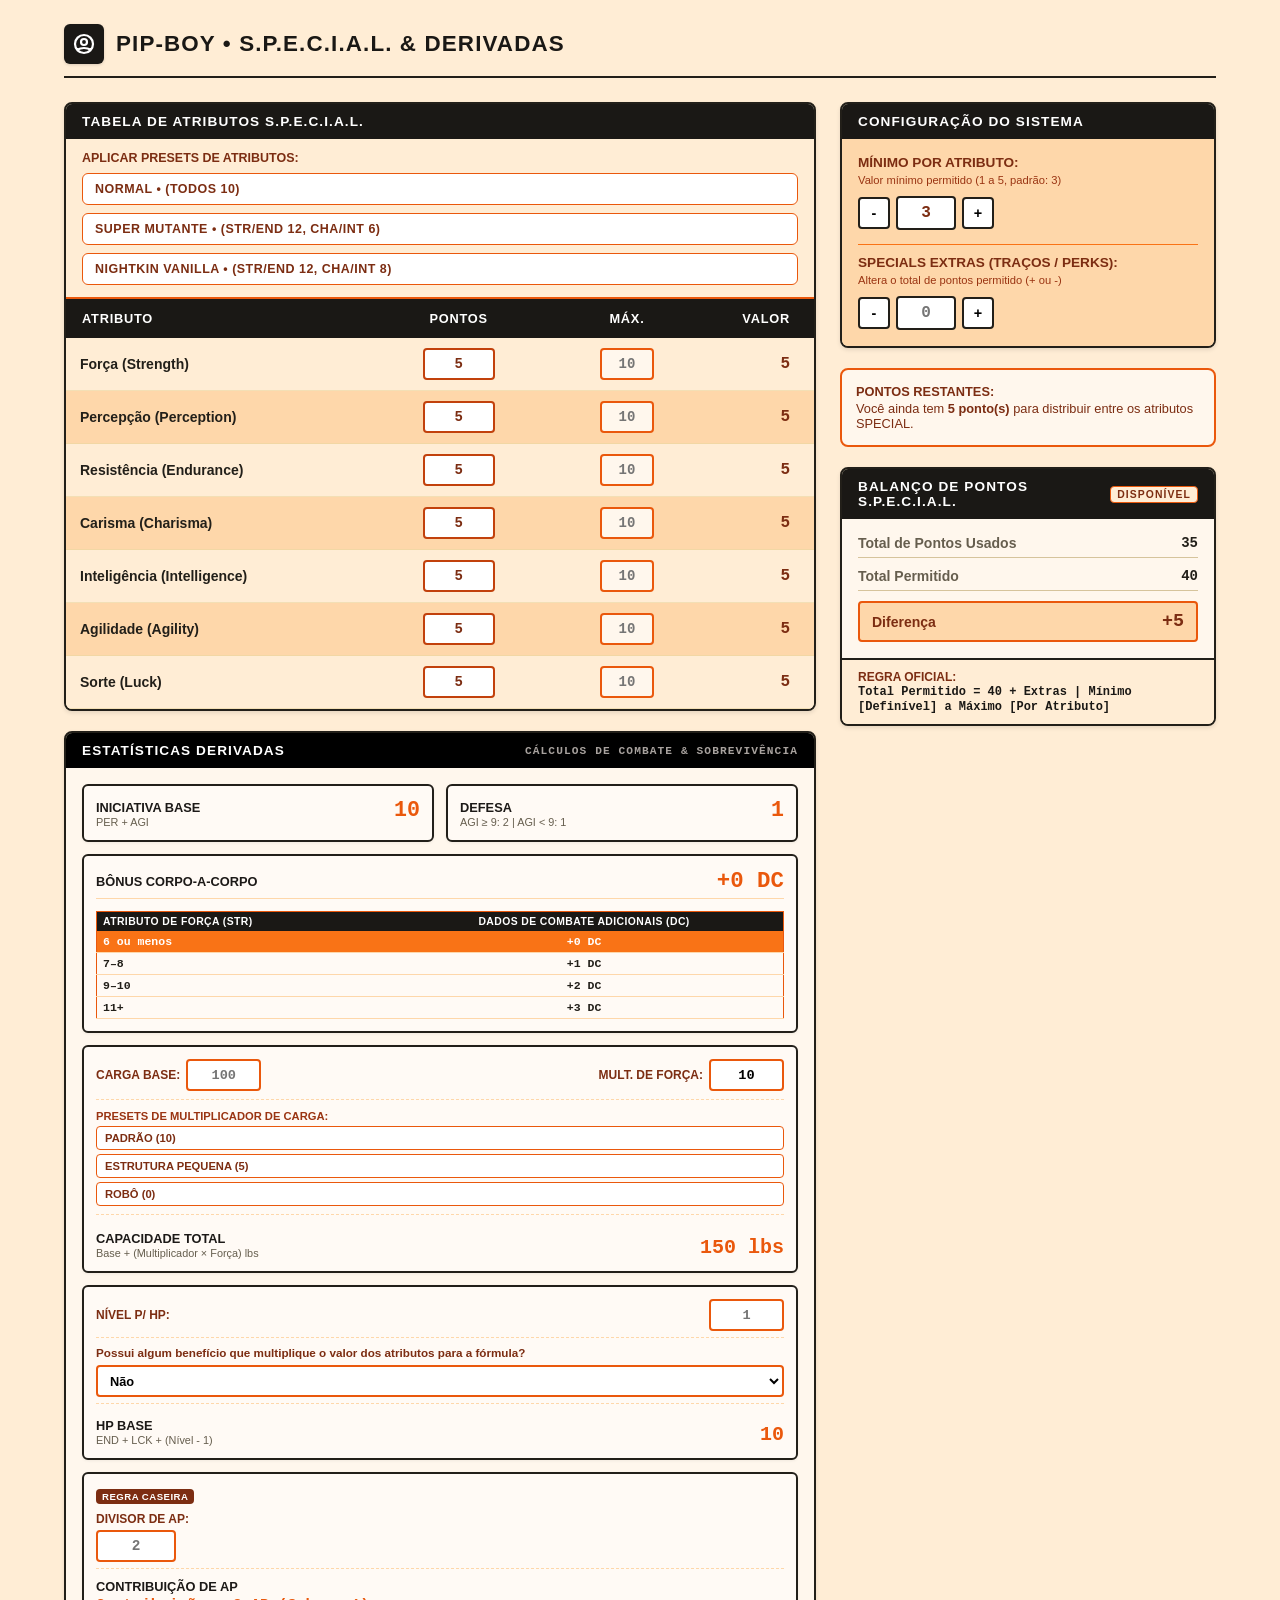
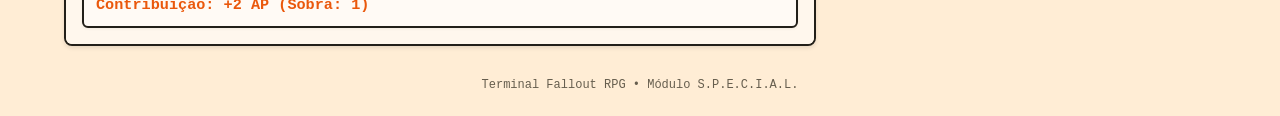
==== calculadoraDeSpecial.html @ 17ea18a3 "Add files via upload" ====
<!DOCTYPE html>
<html lang="pt-BR">
<head>
  <meta charset="UTF-8">
  <meta name="viewport" content="width=device-width, initial-scale=1.0">
  <title>Calculadora S.P.E.C.I.A.L. - Pip-Boy</title>

  <style>
    /* =======================================================
       1. VARIÁVEIS & RESET CSS
       ======================================================= */
    :root {
      --vault-bg: #ffedd5;
      --vault-paper: #faeed2;
      --vault-header: #1a1815;
      --vault-border: #d6c49c;
      --vault-text: #221f19;
      --vault-dim: #665e4e;

      --font-display: 'Segoe UI', -apple-system, BlinkMacSystemFont, 'Arial', sans-serif;
      --font-sans: -apple-system, BlinkMacSystemFont, 'Segoe UI', Roboto, Helvetica, Arial, sans-serif;
      --font-mono: 'Consolas', 'Courier New', 'Lucida Console', monospace;
    }

    * {
      box-sizing: border-box;
      margin: 0;
      padding: 0;
    }

    body {
      background-color: var(--vault-bg);
      color: var(--vault-text);
      font-family: var(--font-sans);
      min-height: 100vh;
      padding: 16px;
      display: flex;
      flex-direction: column;
      justify-content: space-between;
    }

    @media (min-width: 640px) {
      body { padding: 24px; }
    }

    .app-container {
      max-width: 1152px;
      width: 100%;
      margin: 0 auto;
    }

    input[type=number]::-webkit-inner-spin-button, 
    input[type=number]::-webkit-outer-spin-button { 
      -webkit-appearance: none; 
      margin: 0; 
    }
    input[type=number] {
      -moz-appearance: textfield;
      font-family: var(--font-mono);
      font-weight: 700;
    }

    .hidden {
      display: none !important;
    }

    .custom-scrollbar::-webkit-scrollbar {
      width: 7px;
      height: 7px;
    }
    .custom-scrollbar::-webkit-scrollbar-track {
      background: #ebdcb9;
    }
    .custom-scrollbar::-webkit-scrollbar-thumb {
      background: #c8b485;
      border-radius: 4px;
    }

    /* =======================================================
       2. CABEÇALHO
       ======================================================= */
    header {
      margin-bottom: 24px;
    }

    .header-top {
      display: flex;
      flex-direction: row;
      align-items: center;
      justify-content: space-between;
      border-bottom: 2px solid var(--vault-text);
      padding-bottom: 12px;
    }

    .header-brand {
      display: flex;
      align-items: center;
      gap: 12px;
    }

    .header-icon {
      display: inline-flex;
      align-items: center;
      justify-content: center;
      width: 40px;
      height: 40px;
      background-color: var(--vault-header);
      color: #ffffff;
      border-radius: 6px;
      box-shadow: 0 1px 3px rgba(0,0,0,0.15);
    }

    .header-title {
      font-family: var(--font-display);
      font-size: 1.4rem;
      letter-spacing: 0.05em;
      text-transform: uppercase;
      color: var(--vault-header);
    }

    /* =======================================================
       3. SPECIAL & ESTATÍSTICAS DERIVADAS
       ======================================================= */
    .skills-grid {
      display: grid;
      grid-template-columns: 1fr;
      gap: 24px;
      align-items: start;
    }

    @media (min-width: 1024px) {
      .skills-grid {
        grid-template-columns: 2fr 1fr;
      }
    }

    .card {
      border: 2px solid var(--vault-text);
      border-radius: 8px;
      background-color: var(--vault-paper);
      overflow: hidden;
      box-shadow: 0 2px 4px rgba(0,0,0,0.1);
    }

    .card-header {
      background-color: var(--vault-header);
      color: #ffffff;
      padding: 10px 16px;
      font-family: var(--font-display);
      text-transform: uppercase;
      letter-spacing: 0.08em;
      font-size: 0.85rem;
      font-weight: 600;
      display: flex;
      justify-content: space-between;
      align-items: center;
    }

    .row-orange-odd { background-color: #ffedd5; }
    .row-orange-even { background-color: #fed7aa; }
    .row-orange-odd:hover, .row-orange-even:hover { filter: brightness(0.97); }

    .preset-selector-vertical {
      padding: 12px 16px;
      background-color: #ffedd5;
      border-bottom: 2px solid #ea580c;
      display: flex;
      flex-direction: column;
      gap: 8px;
    }

    .btn-preset-action {
      padding: 8px 12px;
      font-family: var(--font-display);
      font-size: 0.78rem;
      font-weight: 700;
      text-transform: uppercase;
      letter-spacing: 0.04em;
      color: #7c2d12;
      background-color: #ffffff;
      border: 1.5px solid #ea580c;
      border-radius: 6px;
      cursor: pointer;
      text-align: left;
      transition: background-color 0.15s, transform 0.05s;
    }
    .btn-preset-action:hover {
      background-color: #fed7aa;
    }
    .btn-preset-action:active {
      transform: scale(0.98);
      background-color: #ea580c;
      color: #ffffff;
    }

    .skills-table {
      width: 100%;
      border-collapse: collapse;
      text-align: left;
    }

    .skills-table th {
      background-color: var(--vault-header);
      color: #ffffff;
      font-family: var(--font-display);
      text-transform: uppercase;
      font-size: 0.8rem;
      font-weight: 600;
      letter-spacing: 0.06em;
      padding: 12px 16px;
    }

    .skills-table td {
      padding: 10px 14px;
      border-bottom: 1px solid rgba(235, 215, 160, 0.6);
      font-size: 0.875rem;
    }

    .input-skill-points {
      width: 72px;
      text-align: center;
      padding: 6px 8px;
      border: 2px solid var(--vault-text);
      border-radius: 4px;
      background: #ffffff;
      font-size: 0.875rem;
    }

    .derived-grid {
      display: grid;
      grid-template-columns: 1fr;
      gap: 12px;
    }

    @media (min-width: 640px) {
      .derived-grid {
        grid-template-columns: repeat(2, 1fr);
      }
    }

    .derived-item {
      display: flex;
      flex-direction: column;
      justify-content: space-between;
      padding: 12px;
      background: #fffaf5;
      border: 2px solid var(--vault-text);
      border-radius: 6px;
      gap: 6px;
      box-shadow: 0 1px 3px rgba(0,0,0,0.06);
    }

    .badge-homebrew {
      display: inline-block;
      font-family: var(--font-display);
      text-transform: uppercase;
      font-size: 0.6rem;
      font-weight: 800;
      letter-spacing: 0.05em;
      padding: 2px 6px;
      border-radius: 4px;
      background-color: #7c2d12;
      color: #ffffff;
    }

    .melee-table {
      width: 100%;
      border-collapse: collapse;
      font-family: var(--font-sans);
      font-size: 0.72rem;
      border: 1px solid #ea580c;
      margin-top: 6px;
      background-color: #fffaf5;
    }

    .melee-table th {
      background-color: #1a1815;
      color: #ffffff;
      font-family: var(--font-display);
      text-transform: uppercase;
      padding: 4px 6px;
      font-size: 0.65rem;
      letter-spacing: 0.04em;
    }

    .melee-table td {
      padding: 4px 6px;
      border-bottom: 1px solid #fed7aa;
      font-family: var(--font-mono);
      font-weight: 700;
    }

    .melee-row-active {
      background-color: #f97316 !important;
      color: #ffffff !important;
    }

    .btn-derived-action {
      padding: 5px 8px;
      font-family: var(--font-display);
      font-size: 0.7rem;
      font-weight: 700;
      text-transform: uppercase;
      color: #7c2d12;
      background: #ffffff;
      border: 1px solid #ea580c;
      border-radius: 4px;
      cursor: pointer;
      text-align: left;
      transition: background-color 0.15s, transform 0.05s;
    }
    .btn-derived-action:hover {
      background-color: #fed7aa;
    }
    .btn-derived-action:active {
      transform: scale(0.98);
      background-color: #ea580c;
      color: #ffffff;
    }

    .btn-step {
      width: 36px;
      height: 36px;
      border: 2px solid var(--vault-text);
      border-radius: 4px;
      background: #ffffff;
      font-size: 1.1rem;
      font-weight: 700;
      cursor: pointer;
      display: flex;
      align-items: center;
      justify-content: center;
    }

    .btn-step:hover { background-color: #fee2e2; }
    .btn-step:active { transform: scale(0.95); }

    .input-num-styled {
      width: 100px;
      text-align: center;
      padding: 6px 10px;
      border: 2px solid var(--vault-text);
      border-radius: 4px;
      background: #ffffff;
      font-size: 1rem;
      font-weight: 700;
    }

    .status-alert {
      padding: 14px;
      border-radius: 8px;
      font-size: 0.8rem;
      font-weight: 500;
      border: 2px solid;
      display: flex;
      align-items: flex-start;
      gap: 12px;
    }

    footer {
      margin-top: 32px;
      text-align: center;
      font-size: 0.75rem;
      color: var(--vault-dim);
      font-family: var(--font-mono);
    }
  </style>
</head>

<body>
  <div class="app-container">

    <!-- Header -->
    <header>
      <div class="header-top">
        <div class="header-brand">
          <span class="header-icon">
            <svg width="24" height="24" fill="none" stroke="currentColor" viewBox="0 0 24 24">
              <path stroke-linecap="round" stroke-linejoin="round" stroke-width="2.2" d="M5.121 17.804A13.937 13.937 0 0112 16c2.5 0 4.847.655 6.879 1.804M15 10a3 3 0 11-6 0 3 3 0 016 0zm6 2a9 9 0 11-18 0 9 9 0 0118 0z"></path>
            </svg>
          </span>
          <h1 class="header-title">Pip-Boy &bull; S.P.E.C.I.A.L. &amp; Derivadas</h1>
        </div>
      </div>
    </header>

    <!-- Conteúdo da Calculadora SPECIAL -->
    <main>
      <div class="skills-grid">
        
        <!-- Coluna Esquerda: Tabela de Atributos + Estatísticas Derivadas -->
        <div style="display: flex; flex-direction: column; gap: 20px;">
          <div class="card">
            <div class="card-header" style="background-color: #1a1815;">
              <span>Tabela de Atributos S.P.E.C.I.A.L.</span>
            </div>
            
            <div class="preset-selector-vertical">
              <span style="font-size: 0.78rem; font-weight: 800; color: #7c2d12; text-transform: uppercase;">
                Aplicar Presets de Atributos:
              </span>
              <button type="button" class="btn-preset-action" data-preset="normal">
                Normal &bull; (Todos 10)
              </button>
              <button type="button" class="btn-preset-action" data-preset="supermutant">
                Super Mutante &bull; (STR/END 12, CHA/INT 6)
              </button>
              <button type="button" class="btn-preset-action" data-preset="nightkin">
                Nightkin Vanilla &bull; (STR/END 12, CHA/INT 8)
              </button>
            </div>

            <div class="custom-scrollbar" style="overflow-x: auto;">
              <table class="skills-table">
                <thead>
                  <tr>
                    <th style="width: 40%;">Atributo</th>
                    <th style="width: 25%; text-align: center;">Pontos</th>
                    <th style="width: 20%; text-align: center;">Máx.</th>
                    <th style="width: 15%; text-align: right; padding-right: 24px;">Valor</th>
                  </tr>
                </thead>
                <tbody id="special-tbody"></tbody>
              </table>
            </div>
          </div>

          <!-- Estatísticas Derivadas -->
          <div class="card">
            <div class="card-header" style="background-color: #000000; color: #ffffff;">
              <span>Estatísticas Derivadas</span>
              <span style="font-size: 0.7rem; font-family: var(--font-mono); color: #a8a29e;">Cálculos de Combate &amp; Sobrevivência</span>
            </div>
            
            <div style="padding: 16px; background-color: #fff7ed;">
              <div class="derived-grid">
                
                <div class="derived-item">
                  <div style="display: flex; justify-content: space-between; align-items: flex-start;">
                    <div>
                      <strong style="font-size: 0.8rem; color: #1c1917; text-transform: uppercase;">Iniciativa Base</strong>
                      <span style="font-size: 0.68rem; color: var(--vault-dim); display: block;">PER + AGI</span>
                    </div>
                    <span id="res-derived-initiative" style="font-family: var(--font-mono); font-size: 1.35rem; font-weight: 900; color: #ea580c;">0</span>
                  </div>
                </div>

                <div class="derived-item">
                  <div style="display: flex; justify-content: space-between; align-items: flex-start;">
                    <div>
                      <strong style="font-size: 0.8rem; color: #1c1917; text-transform: uppercase;">Defesa</strong>
                      <span style="font-size: 0.68rem; color: var(--vault-dim); display: block;">AGI &ge; 9: 2 | AGI &lt; 9: 1</span>
                    </div>
                    <span id="res-derived-defense" style="font-family: var(--font-mono); font-size: 1.35rem; font-weight: 900; color: #ea580c;">1</span>
                  </div>
                </div>

                <div class="derived-item" style="grid-column: 1 / -1;">
                  <div style="display: flex; justify-content: space-between; align-items: center; border-bottom: 1px solid #fed7aa; padding-bottom: 4px;">
                    <div>
                      <strong style="font-size: 0.8rem; color: #1c1917; text-transform: uppercase;">Bônus Corpo-a-Corpo</strong>
                    </div>
                    <span id="res-derived-melee" style="font-family: var(--font-mono); font-size: 1.4rem; font-weight: 900; color: #ea580c;">+0 DC</span>
                  </div>

                  <table class="melee-table">
                    <thead>
                      <tr>
                        <th style="text-align: left;">Atributo de Força (STR)</th>
                        <th style="text-align: center;">Dados de Combate Adicionais (DC)</th>
                      </tr>
                    </thead>
                    <tbody>
                      <tr id="melee-tier-0">
                        <td>6 ou menos</td>
                        <td style="text-align: center;">+0 DC</td>
                      </tr>
                      <tr id="melee-tier-1">
                        <td>7–8</td>
                        <td style="text-align: center;">+1 DC</td>
                      </tr>
                      <tr id="melee-tier-2">
                        <td>9–10</td>
                        <td style="text-align: center;">+2 DC</td>
                      </tr>
                      <tr id="melee-tier-3">
                        <td>11+</td>
                        <td style="text-align: center;">+3 DC</td>
                      </tr>
                    </tbody>
                  </table>
                </div>

                <!-- Capacidade de Carga com Fórmula Dinâmica: Base + (Mult * STR) -->
                <div class="derived-item" style="grid-column: 1 / -1; gap: 10px;">
                  <div style="display: flex; flex-wrap: wrap; justify-content: space-between; align-items: center; gap: 10px; border-bottom: 1px dashed #fed7aa; padding-bottom: 8px;">
                    <div style="display: flex; align-items: center; gap: 6px;">
                      <span style="font-size: 0.75rem; font-weight: 700; color: #7c2d12; text-transform: uppercase;">Carga Base:</span>
                      <input type="number" id="input-derived-base-carry" value="" min="1" max="9999" step="1" placeholder="100" class="input-num-styled" style="width: 75px; height: 32px; font-size: 0.85rem; border-color: #ea580c;">
                    </div>
                    <div style="display: flex; align-items: center; gap: 6px;">
                      <span style="font-size: 0.75rem; font-weight: 700; color: #7c2d12; text-transform: uppercase;">Mult. de Força:</span>
                      <input type="number" id="input-derived-weight-mult" value="10" min="0" max="9999" step="1" class="input-num-styled" style="width: 75px; height: 32px; font-size: 0.85rem; border-color: #ea580c;">
                    </div>
                  </div>

                  <div style="display: flex; flex-direction: column; gap: 4px; border-bottom: 1px dashed #fed7aa; padding-bottom: 8px;">
                    <span style="font-size: 0.7rem; font-weight: 800; color: #9a3412; text-transform: uppercase;">
                      Presets de Multiplicador de Carga:
                    </span>
                    <div style="display: flex; flex-direction: column; gap: 4px;">
                      <button type="button" class="btn-derived-action" data-carry-mult="10">Padrão (10)</button>
                      <button type="button" class="btn-derived-action" data-carry-mult="5">Estrutura Pequena (5)</button>
                      <button type="button" class="btn-derived-action" data-carry-mult="0">Robô (0)</button>
                    </div>
                  </div>

                  <div style="display: flex; justify-content: space-between; align-items: flex-end; padding-top: 4px;">
                    <div>
                      <strong style="font-size: 0.8rem; color: #1c1917; text-transform: uppercase;">Capacidade Total</strong>
                      <span style="font-size: 0.68rem; color: var(--vault-dim); display: block;">Base + (Multiplicador &times; Força) lbs</span>
                    </div>
                    <span id="res-derived-carry" style="font-family: var(--font-mono); font-size: 1.25rem; font-weight: 900; color: #ea580c;">150 lbs</span>
                  </div>
                </div>

                <!-- Sub-tabela de HP com Multiplicadores Condicionais -->
                <div class="derived-item" style="grid-column: 1 / -1; gap: 8px;">
                  <div style="display: flex; justify-content: space-between; align-items: center; border-bottom: 1px dashed #fed7aa; padding-bottom: 6px;">
                    <span style="font-size: 0.75rem; font-weight: 700; color: #7c2d12; text-transform: uppercase;">Nível p/ HP:</span>
                    <input type="number" id="input-derived-hp-level" value="" min="1" max="9999" step="1" placeholder="1" class="input-num-styled" style="width: 75px; height: 32px; font-size: 0.85rem; border-color: #ea580c;">
                  </div>

                  <div style="display: flex; flex-direction: column; gap: 6px; border-bottom: 1px dashed #fed7aa; padding-bottom: 6px;">
                    <label for="select-hp-multiplier-mode" style="font-size: 0.73rem; font-weight: 700; color: #7c2d12;">
                      Possui algum benefício que multiplique o valor dos atributos para a fórmula?
                    </label>
                    <select id="select-hp-multiplier-mode" class="input-num-styled" style="width: 100%; text-align: left; height: 32px; font-size: 0.8rem; border-color: #ea580c; font-family: var(--font-sans); cursor: pointer; padding: 4px 8px;">
                      <option value="none" selected>Não</option>
                      <option value="end">Apenas END</option>
                      <option value="lck">Apenas LCK</option>
                      <option value="both">Ambos</option>
                    </select>

                    <div id="box-hp-mult-end" class="hidden" style="display: flex; justify-content: space-between; align-items: center; padding-top: 4px;">
                      <label for="input-hp-mult-end" style="font-size: 0.73rem; font-weight: 700; color: #7c2d12; text-transform: uppercase;">
                        Multiplicador de END:
                      </label>
                      <input type="number" id="input-hp-mult-end" value="1" min="1" max="99" step="1" class="input-num-styled" style="width: 75px; height: 30px; font-size: 0.85rem; border-color: #ea580c;">
                    </div>

                    <div id="box-hp-mult-lck" class="hidden" style="display: flex; justify-content: space-between; align-items: center; padding-top: 4px;">
                      <label for="input-hp-mult-lck" style="font-size: 0.73rem; font-weight: 700; color: #7c2d12; text-transform: uppercase;">
                        Multiplicador de LCK:
                      </label>
                      <input type="number" id="input-hp-mult-lck" value="1" min="1" max="99" step="1" class="input-num-styled" style="width: 75px; height: 30px; font-size: 0.85rem; border-color: #ea580c;">
                    </div>
                  </div>

                  <div style="display: flex; justify-content: space-between; align-items: flex-end; padding-top: 4px;">
                    <div>
                      <strong style="font-size: 0.8rem; color: #1c1917; text-transform: uppercase;">HP Base</strong>
                      <span id="label-hp-formula-display" style="font-size: 0.68rem; color: var(--vault-dim); display: block;">END + LCK + (Nível - 1)</span>
                    </div>
                    <span id="res-derived-hp" style="font-family: var(--font-mono); font-size: 1.25rem; font-weight: 900; color: #ea580c;">10</span>
                  </div>
                </div>

                <!-- Contribuição de AP -->
                <div class="derived-item" style="grid-column: 1 / -1; gap: 8px;">
                  <div>
                    <span class="badge-homebrew">Regra Caseira</span>
                  </div>
                  <div style="display: flex; flex-direction: column; gap: 4px; border-bottom: 1px dashed #fed7aa; padding-bottom: 6px;">
                    <span style="font-size: 0.75rem; font-weight: 700; color: #7c2d12; text-transform: uppercase;">
                      Divisor de AP:
                    </span>
                    <input type="number" id="input-derived-ap-divisor" value="" min="1" max="100" step="1" placeholder="2" class="input-num-styled" style="width: 80px; height: 32px; padding: 4px 8px; font-size: 0.9rem; border-color: #ea580c;">
                  </div>
                  <div style="padding-top: 2px;">
                    <strong style="font-size: 0.8rem; color: #1c1917; text-transform: uppercase; display: block;">Contribuição de AP</strong>
                    <div id="res-derived-ap-text" style="font-family: var(--font-mono); font-size: 0.95rem; font-weight: 900; color: #ea580c; margin-top: 2px;">
                      Contribuição: +2 AP (Sobra: 1)
                    </div>
                  </div>
                </div>

              </div>
            </div>
          </div>
        </div>

        <!-- Coluna Direita: Configuração do Sistema e Balanço de Pontos -->
        <div style="display: flex; flex-direction: column; gap: 20px;">
          
          <div class="card">
            <div class="card-header" style="background-color: #1a1815;">
              <span>Configuração do Sistema</span>
            </div>
            <div style="padding: 16px; background-color: #fed7aa; display: flex; flex-direction: column; gap: 14px;">
              
              <div style="display: flex; justify-content: space-between; align-items: center; flex-wrap: wrap; gap: 8px;">
                <div>
                  <label for="input-special-min" style="font-size: 0.85rem; font-weight: 700; color: #7c2d12; text-transform: uppercase; display: block;">
                    Mínimo por Atributo:
                  </label>
                  <span style="font-size: 0.7rem; color: #9a3412;">Valor mínimo permitido (1 a 5, padrão: 3)</span>
                </div>
                <div style="display: flex; gap: 6px; align-items: center;">
                  <button id="btn-dec-special-min" type="button" class="btn-step" style="width:32px; height:32px; font-size:0.9rem;">-</button>
                  <input type="number" id="input-special-min" value="3" min="1" max="5" step="1" placeholder="3" class="input-num-styled" style="width: 60px; color:#7c2d12;">
                  <button id="btn-inc-special-min" type="button" class="btn-step" style="width:32px; height:32px; font-size:0.9rem;">+</button>
                </div>
              </div>

              <div style="display: flex; justify-content: space-between; align-items: center; flex-wrap: wrap; gap: 8px; border-top: 1px solid #f97316; padding-top: 10px;">
                <div>
                  <label for="input-special-extra" style="font-size: 0.85rem; font-weight: 700; color: #7c2d12; text-transform: uppercase; display: block;">
                    SPECIALs Extras (Traços / Perks):
                  </label>
                  <span style="font-size: 0.7rem; color: #9a3412;">Altera o total de pontos permitido (+ ou -)</span>
                </div>
                <div style="display: flex; gap: 6px; align-items: center;">
                  <button id="btn-dec-special-extra" type="button" class="btn-step" style="width:32px; height:32px; font-size:0.9rem;">-</button>
                  <input type="number" id="input-special-extra" value="" step="1" placeholder="0" class="input-num-styled" style="width: 60px; color:#7c2d12;">
                  <button id="btn-inc-special-extra" type="button" class="btn-step" style="width:32px; height:32px; font-size:0.9rem;">+</button>
                </div>
              </div>

            </div>
          </div>

          <div id="status-message-special" class="status-alert"></div>

          <div class="card">
            <div class="card-header">
              <span>Balanço de Pontos S.P.E.C.I.A.L.</span>
              <span id="status-pill-special" style="font-size: 0.65rem; padding: 2px 6px; border-radius: 4px; border: 1px solid;">Calculando...</span>
            </div>
            <div style="padding: 16px; background-color: #fff7ed; display: flex; flex-direction: column; gap: 10px; font-family: var(--font-mono); font-size: 0.875rem;">
              <div style="display: flex; justify-content: space-between; border-bottom: 1px solid var(--vault-border); padding-bottom: 6px;">
                <span style="font-family: var(--font-sans); color: var(--vault-dim); font-weight: 600;">Total de Pontos Usados</span>
                <span id="res-special-usados" style="font-weight: 700;">0</span>
              </div>
              <div style="display: flex; justify-content: space-between; border-bottom: 1px solid var(--vault-border); padding-bottom: 6px;">
                <span style="font-family: var(--font-sans); color: var(--vault-dim); font-weight: 600;">Total Permitido</span>
                <span id="res-special-permitido" style="font-weight: 700;">40</span>
              </div>
              <div id="box-diferenca-special" style="display: flex; justify-content: space-between; align-items: center; padding: 8px 12px; border: 2px solid; border-radius: 4px;">
                <span style="font-family: var(--font-sans); font-weight: 700;">Diferença</span>
                <span id="res-special-diferenca" style="font-size: 1.15rem; font-weight: 900;">0</span>
              </div>
            </div>
            <div style="padding: 10px 16px; background-color: #ffedd5; border-top: 2px solid var(--vault-text); font-size: 0.75rem; color: var(--vault-dim);">
              <strong style="display: block; color: #7c2d12; font-family: var(--font-display); text-transform: uppercase;">Regra Oficial:</strong>
              <span style="font-family: var(--font-mono); color: var(--vault-header); font-weight: 600;">Total Permitido = 40 + Extras | Mínimo [Definível] a Máximo [Por Atributo]</span>
            </div>
          </div>

        </div>
      </div>
    </main>

    <footer>
      Terminal Fallout RPG &bull; Módulo S.P.E.C.I.A.L.
    </footer>
  </div>

  <script>
    /* =======================================================
       UTILITÁRIOS DE ENTRADA & PARSE
       ======================================================= */
    function parseSafeInt(value, fallbackDefault = 0) {
      if (value === null || value === undefined || value === "") return fallbackDefault;
      const strVal = String(value).split(".")[0].split(",")[0].trim();
      const num = parseInt(strVal, 10);
      return isNaN(num) ? fallbackDefault : Math.floor(num);
    }

    function parseSafeSignedInt(value, fallback = 0) {
      if (value === null || value === undefined || value === "") return fallback;
      const num = parseInt(value, 10);
      return isNaN(num) ? fallback : num;
    }

    function enforceStrictIntegerInput(inputElement, minVal = 0) {
      inputElement.addEventListener("keydown", (e) => {
        if (e.key === "-" || e.key === "." || e.key === "," || e.key === "e" || e.key === "E" || e.key === "+") {
          e.preventDefault();
        }
      });

      inputElement.addEventListener("paste", (e) => {
        e.preventDefault();
        const text = (e.clipboardData || window.clipboardData).getData("text");
        const clean = text.replace(/[^0-9]/g, "");
        const parsed = parseSafeInt(clean, minVal);
        inputElement.value = parsed === 0 ? "" : parsed;
        inputElement.dispatchEvent(new Event("input"));
      });
    }

    function enforceStrictBoundedInput(inputElement, minVal, maxVal, fallbackDefault, onChangeCallback) {
      enforceStrictIntegerInput(inputElement, minVal);

      inputElement.addEventListener("input", (e) => {
        const raw = e.target.value;
        if (raw === "") {
          if (onChangeCallback) onChangeCallback(fallbackDefault);
          return;
        }
        let val = parseInt(raw, 10);
        if (isNaN(val)) val = fallbackDefault;
        if (val > maxVal) {
          val = maxVal;
          inputElement.value = val;
        }
        if (onChangeCallback) onChangeCallback(val);
      });

      inputElement.addEventListener("blur", (e) => {
        const raw = e.target.value;
        if (raw === "") {
          if (onChangeCallback) onChangeCallback(fallbackDefault);
          return;
        }
        let val = parseInt(raw, 10);
        if (isNaN(val)) val = fallbackDefault;
        if (val < minVal) val = minVal;
        if (val > maxVal) val = maxVal;
        inputElement.value = val;
        if (onChangeCallback) onChangeCallback(val);
      });
    }

    /* =======================================================
       ESTADO DA CALCULADORA SPECIAL
       ======================================================= */
    const SPECIAL_ATTRIBUTES = [
      { key: "S", name: "Força (Strength)", points: 5, max: 10 },
      { key: "P", name: "Percepção (Perception)", points: 5, max: 10 },
      { key: "E", name: "Resistência (Endurance)", points: 5, max: 10 },
      { key: "C", name: "Carisma (Charisma)", points: 5, max: 10 },
      { key: "I", name: "Inteligência (Intelligence)", points: 5, max: 10 },
      { key: "A", name: "Agilidade (Agility)", points: 5, max: 10 },
      { key: "L", name: "Sorte (Luck)", points: 5, max: 10 }
    ];

    const stateSpecial = {
      minVal: 3,
      extraPoints: 0,
      derived: {
        baseCarry: 100,
        weightMult: 10,
        hpLevel: 1,
        hpMultMode: "none",
        hpMultEnd: 1,
        hpMultLck: 1,
        apDivisor: 2
      },
      attributes: SPECIAL_ATTRIBUTES.map(attr => ({ ...attr }))
    };

    const SPECIAL_PRESETS = {
      normal: { S: 10, P: 10, E: 10, C: 10, I: 10, A: 10, L: 10 },
      supermutant: { S: 12, P: 10, E: 12, C: 6, I: 6, A: 10, L: 10 },
      nightkin: { S: 12, P: 10, E: 12, C: 8, I: 8, A: 10, L: 10 }
    };

    /* =======================================================
       ELEMENTOS DOM
       ======================================================= */
    const specialTbody = document.getElementById("special-tbody");
    const presetActionButtons = document.querySelectorAll(".btn-preset-action");
    const inputSpecialMin = document.getElementById("input-special-min");
    const btnDecSpecialMin = document.getElementById("btn-dec-special-min");
    const btnIncSpecialMin = document.getElementById("btn-inc-special-min");

    const inputSpecialExtra = document.getElementById("input-special-extra");
    const btnDecSpecialExtra = document.getElementById("btn-dec-special-extra");
    const btnIncSpecialExtra = document.getElementById("btn-inc-special-extra");

    const statusMessageSpecial = document.getElementById("status-message-special");
    const statusPillSpecial = document.getElementById("status-pill-special");
    const resSpecialUsados = document.getElementById("res-special-usados");
    const resSpecialPermitido = document.getElementById("res-special-permitido");
    const boxDiferencaSpecial = document.getElementById("box-diferenca-special");
    const resSpecialDiferenca = document.getElementById("res-special-diferenca");

    // Estatísticas Derivadas DOM
    const resDerivedInitiative = document.getElementById("res-derived-initiative");
    const resDerivedDefense = document.getElementById("res-derived-defense");
    const resDerivedMelee = document.getElementById("res-derived-melee");
    const inputDerivedBaseCarry = document.getElementById("input-derived-base-carry");
    const inputDerivedWeightMult = document.getElementById("input-derived-weight-mult");
    const resDerivedCarry = document.getElementById("res-derived-carry");
    const inputDerivedHpLevel = document.getElementById("input-derived-hp-level");
    const selectHpMultiplierMode = document.getElementById("select-hp-multiplier-mode");
    const boxHpMultEnd = document.getElementById("box-hp-mult-end");
    const inputHpMultEnd = document.getElementById("input-hp-mult-end");
    const boxHpMultLck = document.getElementById("box-hp-mult-lck");
    const inputHpMultLck = document.getElementById("input-hp-mult-lck");
    const labelHpFormulaDisplay = document.getElementById("label-hp-formula-display");
    const resDerivedHp = document.getElementById("res-derived-hp");
    const inputDerivedApDivisor = document.getElementById("input-derived-ap-divisor");
    const resDerivedApText = document.getElementById("res-derived-ap-text");

    /* =======================================================
       RENDERIZAÇÃO & CÁLCULOS
       ======================================================= */
    function renderSpecialTable() {
      specialTbody.innerHTML = "";
      stateSpecial.attributes.forEach((attr, index) => {
        const tr = document.createElement("tr");
        const isOdd = index % 2 === 0;
        tr.className = isOdd ? 'row-orange-odd' : 'row-orange-even';

        const tdName = document.createElement("td");
        tdName.style.fontWeight = "700";
        tdName.textContent = attr.name;

        const tdInput = document.createElement("td");
        tdInput.style.textAlign = "center";
        const inputVal = document.createElement("input");
        inputVal.type = "number";
        inputVal.min = stateSpecial.minVal;
        inputVal.max = attr.max;
        inputVal.step = "1";
        inputVal.value = attr.points === stateSpecial.minVal ? "" : attr.points;
        inputVal.placeholder = stateSpecial.minVal;
        inputVal.className = "input-skill-points";
        inputVal.style.borderColor = "#c2410c";
        inputVal.style.color = "#7c2d12";
        inputVal.id = `input-special-points-${index}`;
        enforceStrictIntegerInput(inputVal, 0);

        function handlePointsChange(forceStrictClamp = false) {
          const raw = inputVal.value;
          if (raw === "") {
            stateSpecial.attributes[index].points = stateSpecial.minVal;
            updateSpecialCalculations();
            return;
          }
          let val = parseInt(raw, 10);
          if (isNaN(val)) val = stateSpecial.minVal;

          if (forceStrictClamp) {
            if (val < stateSpecial.minVal) val = stateSpecial.minVal;
          }
          if (val > stateSpecial.attributes[index].max) {
            val = stateSpecial.attributes[index].max;
          }

          inputVal.value = val === stateSpecial.minVal ? "" : val;
          stateSpecial.attributes[index].points = val;
          updateSpecialCalculations();
        }

        inputVal.addEventListener("input", () => handlePointsChange(false));
        inputVal.addEventListener("blur", () => handlePointsChange(true));
        tdInput.appendChild(inputVal);

        const tdMax = document.createElement("td");
        tdMax.style.textAlign = "center";
        const inputMax = document.createElement("input");
        inputMax.type = "number";
        inputMax.min = "1";
        inputMax.step = "1";
        inputMax.value = attr.max === 10 ? "" : attr.max;
        inputMax.placeholder = "10";
        inputMax.className = "input-skill-points";
        inputMax.style.width = "54px";
        inputMax.style.borderColor = "#ea580c";
        inputMax.style.color = "#9a3412";
        inputMax.style.backgroundColor = "#fff7ed";
        inputMax.id = `input-special-max-${index}`;
        enforceStrictIntegerInput(inputMax, 1);

        function handleMaxChange() {
          const raw = inputMax.value;
          let maxVal = raw === "" ? 10 : parseSafeInt(raw, 1);
          stateSpecial.attributes[index].max = maxVal;
          inputVal.max = maxVal;

          if (stateSpecial.attributes[index].points > maxVal) {
            stateSpecial.attributes[index].points = maxVal;
            inputVal.value = maxVal === stateSpecial.minVal ? "" : maxVal;
          }
          updateSpecialCalculations();
        }

        inputMax.addEventListener("input", handleMaxChange);
        inputMax.addEventListener("blur", handleMaxChange);
        tdMax.appendChild(inputMax);

        const tdFinal = document.createElement("td");
        tdFinal.style.textAlign = "right";
        tdFinal.style.paddingRight = "24px";
        tdFinal.style.fontFamily = "var(--font-mono)";
        tdFinal.style.fontWeight = "900";
        tdFinal.style.fontSize = "1rem";
        tdFinal.style.color = "#7c2d12";
        tdFinal.id = `special-final-${index}`;
        tdFinal.textContent = attr.points;

        tr.appendChild(tdName);
        tr.appendChild(tdInput);
        tr.appendChild(tdMax);
        tr.appendChild(tdFinal);

        specialTbody.appendChild(tr);
      });
    }

    function updateSpecialCalculations() {
      let totalUsados = 0;
      let hasBelowMin = false;
      let hasAboveMax = false;
      const minLimit = stateSpecial.minVal;

      let strPoints = 5;
      let perPoints = 5;
      let endPoints = 5;
      let chaPoints = 5;
      let intPoints = 5;
      let agiPoints = 5;
      let lckPoints = 5;

      stateSpecial.attributes.forEach((attr, idx) => {
        const cell = document.getElementById(`special-final-${idx}`);
        if (cell) cell.textContent = attr.points;
        totalUsados += attr.points;

        if (attr.key === "S") strPoints = attr.points;
        else if (attr.key === "P") perPoints = attr.points;
        else if (attr.key === "E") endPoints = attr.points;
        else if (attr.key === "C") chaPoints = attr.points;
        else if (attr.key === "I") intPoints = attr.points;
        else if (attr.key === "A") agiPoints = attr.points;
        else if (attr.key === "L") lckPoints = attr.points;

        if (attr.points < minLimit) hasBelowMin = true;
        if (attr.points > attr.max) hasAboveMax = true;
      });

      const baseCarry = Math.max(1, parseSafeInt(stateSpecial.derived.baseCarry, 100));
      const multVal = Math.max(0, parseSafeInt(stateSpecial.derived.weightMult, 0));

      const iniciativa = perPoints + agiPoints;
      if (resDerivedInitiative) resDerivedInitiative.textContent = iniciativa;

      const defesa = agiPoints >= 9 ? 2 : 1;
      if (resDerivedDefense) resDerivedDefense.textContent = defesa;

      let meleeBonus = "+0";
      let activeTierId = "melee-tier-0";
      if (strPoints >= 11) {
        meleeBonus = "+3";
        activeTierId = "melee-tier-3";
      } else if (strPoints >= 9) {
        meleeBonus = "+2";
        activeTierId = "melee-tier-2";
      } else if (strPoints >= 7) {
        meleeBonus = "+1";
        activeTierId = "melee-tier-1";
      } else {
        meleeBonus = "+0";
        activeTierId = "melee-tier-0";
      }
      if (resDerivedMelee) resDerivedMelee.textContent = `${meleeBonus} DC`;

      ["melee-tier-0", "melee-tier-1", "melee-tier-2", "melee-tier-3"].forEach(id => {
        const el = document.getElementById(id);
        if (el) {
          if (id === activeTierId) {
            el.classList.add("melee-row-active");
          } else {
            el.classList.remove("melee-row-active");
          }
        }
      });

      // FÓRMULA SPECIAL: Base + (Multiplicador * Força)
      const totalCarry = baseCarry + (multVal * strPoints);
      if (resDerivedCarry) resDerivedCarry.textContent = `${totalCarry} lbs`;

      // CÁLCULO DE HP & FÓRMULA DINÂMICA
      const hpLevel = Math.max(1, parseSafeInt(stateSpecial.derived.hpLevel, 1));
      const hpMode = stateSpecial.derived.hpMultMode;
      const multEnd = (hpMode === "end" || hpMode === "both") ? Math.max(1, parseSafeInt(stateSpecial.derived.hpMultEnd, 1)) : 1;
      const multLck = (hpMode === "lck" || hpMode === "both") ? Math.max(1, parseSafeInt(stateSpecial.derived.hpMultLck, 1)) : 1;

      const endContribution = endPoints * multEnd;
      const lckContribution = lckPoints * multLck;
      const totalHp = endContribution + lckContribution + (hpLevel - 1);
      if (resDerivedHp) resDerivedHp.textContent = totalHp;

      let endPart = "END";
      if (multEnd !== 1) {
        endPart = `(END * ${multEnd})`;
      }
      let lckPart = "LCK";
      if (multLck !== 1) {
        lckPart = `(LCK * ${multLck})`;
      }
      if (labelHpFormulaDisplay) {
        labelHpFormulaDisplay.textContent = `${endPart} + ${lckPart} + (Nível - 1)`;
      }

      const divisor = Math.max(1, parseSafeInt(stateSpecial.derived.apDivisor, 2));
      const apContrib = Math.floor(chaPoints / divisor);
      const apRemainder = chaPoints % divisor;
      if (resDerivedApText) {
        resDerivedApText.textContent = `Contribuição: +${apContrib} AP (Sobra: ${apRemainder})`;
      }

      const totalPermitido = 40 + stateSpecial.extraPoints;
      const diferenca = totalPermitido - totalUsados;

      resSpecialUsados.textContent = totalUsados;
      resSpecialPermitido.textContent = totalPermitido;
      resSpecialDiferenca.textContent = diferenca > 0 ? `+${diferenca}` : diferenca;

      if (hasAboveMax) {
        boxDiferencaSpecial.style.backgroundColor = "#fee2e2";
        boxDiferencaSpecial.style.borderColor = "#ef4444";
        boxDiferencaSpecial.style.color = "#7f1d1d";

        statusPillSpecial.style.borderColor = "#ef4444";
        statusPillSpecial.style.backgroundColor = "#fecaca";
        statusPillSpecial.style.color = "#450a0a";
        statusPillSpecial.textContent = "Ultrapassa Máximo";

        statusMessageSpecial.style.backgroundColor = "#fef2f2";
        statusMessageSpecial.style.borderColor = "#ef4444";
        statusMessageSpecial.style.color = "#450a0a";
        statusMessageSpecial.innerHTML = `
          <div>
            <strong style="display: block; font-family: var(--font-display); text-transform: uppercase; color: #7f1d1d; margin-bottom: 2px;">Limite Individual Excedido!</strong>
            Existe(m) atributo(s) com valor acima do valor máximo permitido.
          </div>
        `;
      } else if (hasBelowMin) {
        boxDiferencaSpecial.style.backgroundColor = "#fee2e2";
        boxDiferencaSpecial.style.borderColor = "#ef4444";
        boxDiferencaSpecial.style.color = "#7f1d1d";

        statusPillSpecial.style.borderColor = "#ea580c";
        statusPillSpecial.style.backgroundColor = "#fed7aa";
        statusPillSpecial.style.color = "#7c2d12";
        statusPillSpecial.textContent = "Abaixo do Mínimo";

        statusMessageSpecial.style.backgroundColor = "#fff7ed";
        statusMessageSpecial.style.borderColor = "#ea580c";
        statusMessageSpecial.style.color = "#7c2d12";
        statusMessageSpecial.innerHTML = `
          <div>
            <strong style="display: block; font-family: var(--font-display); text-transform: uppercase; color: #7c2d12; margin-bottom: 2px;">Valor Abaixo do Mínimo!</strong>
            Existe(m) atributo(s) com valor menor que o mínimo configurado (<strong>${minLimit} pontos</strong>).
          </div>
        `;
      } else if (diferenca < 0) {
        boxDiferencaSpecial.style.backgroundColor = "#fee2e2";
        boxDiferencaSpecial.style.borderColor = "#ef4444";
        boxDiferencaSpecial.style.color = "#7f1d1d";

        statusPillSpecial.style.borderColor = "#ef4444";
        statusPillSpecial.style.backgroundColor = "#fecaca";
        statusPillSpecial.style.color = "#450a0a";
        statusPillSpecial.textContent = "Limite Excedido";

        statusMessageSpecial.style.backgroundColor = "#fef2f2";
        statusMessageSpecial.style.borderColor = "#ef4444";
        statusMessageSpecial.style.color = "#450a0a";
        statusMessageSpecial.innerHTML = `
          <div>
            <strong style="display: block; font-family: var(--font-display); text-transform: uppercase; color: #7f1d1d; margin-bottom: 2px;">Atenção! Limite ultrapassado:</strong>
            Você gastou <strong>${Math.abs(diferenca)} ponto(s) a mais</strong> do que o total permitido (${totalPermitido}).
          </div>
        `;
      } else if (diferenca === 0) {
        boxDiferencaSpecial.style.backgroundColor = "#d7ecd6";
        boxDiferencaSpecial.style.borderColor = "#047857";
        boxDiferencaSpecial.style.color = "#064e3b";

        statusPillSpecial.style.borderColor = "#047857";
        statusPillSpecial.style.backgroundColor = "#a7f3d0";
        statusPillSpecial.style.color = "#064e3b";
        statusPillSpecial.textContent = "Exato";

        statusMessageSpecial.style.backgroundColor = "#eaf6e9";
        statusMessageSpecial.style.borderColor = "#047857";
        statusMessageSpecial.style.color = "#064e3b";
        statusMessageSpecial.innerHTML = `
          <div>
            <strong style="display: block; font-family: var(--font-display); text-transform: uppercase; color: #064e3b; margin-bottom: 2px;">Distribuição Correta:</strong>
            Todos os <strong>${totalPermitido} pontos SPECIAL</strong> foram distribuídos com perfeição.
          </div>
        `;
      } else {
        boxDiferencaSpecial.style.backgroundColor = "#fed7aa";
        boxDiferencaSpecial.style.borderColor = "#ea580c";
        boxDiferencaSpecial.style.color = "#7c2d12";

        statusPillSpecial.style.borderColor = "#ea580c";
        statusPillSpecial.style.backgroundColor = "#ffedd5";
        statusPillSpecial.style.color = "#7c2d12";
        statusPillSpecial.textContent = "Disponível";

        statusMessageSpecial.style.backgroundColor = "#fff7ed";
        statusMessageSpecial.style.borderColor = "#ea580c";
        statusMessageSpecial.style.color = "#7c2d12";
        statusMessageSpecial.innerHTML = `
          <div>
            <strong style="display: block; font-family: var(--font-display); text-transform: uppercase; color: #7c2d12; margin-bottom: 2px;">Pontos Restantes:</strong>
            Você ainda tem <strong>${diferenca} ponto(s)</strong> para distribuir entre os atributos SPECIAL.
          </div>
        `;
      }
    }

    function applyMinClampToAll() {
      stateSpecial.attributes.forEach((attr, idx) => {
        if (attr.points < stateSpecial.minVal) {
          attr.points = stateSpecial.minVal;
          const valInput = document.getElementById(`input-special-points-${idx}`);
          if (valInput) valInput.value = "";
        }
      });
      renderSpecialTable();
      updateSpecialCalculations();
    }

    /* =======================================================
       LISTENERS DE PRESETS & INPUTS
       ======================================================= */
    presetActionButtons.forEach(btn => {
      btn.addEventListener("click", () => {
        const presetKey = btn.getAttribute("data-preset");
        const preset = SPECIAL_PRESETS[presetKey];
        if (!preset) return;

        stateSpecial.attributes.forEach((attr, idx) => {
          if (preset[attr.key] !== undefined) {
            const newMax = preset[attr.key];
            attr.max = newMax;

            const maxInput = document.getElementById(`input-special-max-${idx}`);
            const valInput = document.getElementById(`input-special-points-${idx}`);
            if (maxInput) maxInput.value = newMax === 10 ? "" : newMax;

            if (attr.points > newMax) {
              attr.points = newMax;
              if (valInput) valInput.value = newMax === stateSpecial.minVal ? "" : newMax;
            }
          }
        });
        updateSpecialCalculations();
      });
    });

    document.querySelectorAll(".btn-derived-action[data-carry-mult]").forEach(btn => {
      btn.addEventListener("click", () => {
        const mult = parseSafeInt(btn.getAttribute("data-carry-mult"), 0);
        stateSpecial.derived.weightMult = mult;
        if (inputDerivedWeightMult) inputDerivedWeightMult.value = mult;
        updateSpecialCalculations();
      });
    });

    enforceStrictBoundedInput(inputSpecialMin, 1, 5, 3, (v) => { 
      stateSpecial.minVal = v; 
      applyMinClampToAll(); 
    });

    btnDecSpecialMin.addEventListener("click", () => {
      let v = Math.max(1, stateSpecial.minVal - 1);
      stateSpecial.minVal = v;
      inputSpecialMin.value = v === 3 ? "" : v;
      applyMinClampToAll();
    });

    btnIncSpecialMin.addEventListener("click", () => {
      let v = Math.min(5, stateSpecial.minVal + 1);
      stateSpecial.minVal = v;
      inputSpecialMin.value = v === 3 ? "" : v;
      applyMinClampToAll();
    });

    inputSpecialExtra.addEventListener("input", (e) => {
      stateSpecial.extraPoints = parseSafeSignedInt(e.target.value, 0);
      updateSpecialCalculations();
    });

    btnDecSpecialExtra.addEventListener("click", () => {
      stateSpecial.extraPoints--;
      inputSpecialExtra.value = stateSpecial.extraPoints === 0 ? "" : stateSpecial.extraPoints;
      updateSpecialCalculations();
    });

    btnIncSpecialExtra.addEventListener("click", () => {
      stateSpecial.extraPoints++;
      inputSpecialExtra.value = stateSpecial.extraPoints === 0 ? "" : stateSpecial.extraPoints;
      updateSpecialCalculations();
    });

    enforceStrictBoundedInput(inputDerivedBaseCarry, 1, 9999, 100, (val) => {
      stateSpecial.derived.baseCarry = val;
      updateSpecialCalculations();
    });

    enforceStrictBoundedInput(inputDerivedWeightMult, 0, 9999, 10, (val) => {
      stateSpecial.derived.weightMult = val;
      updateSpecialCalculations();
    });

    enforceStrictBoundedInput(inputDerivedHpLevel, 1, 9999, 1, (val) => {
      stateSpecial.derived.hpLevel = val;
      updateSpecialCalculations();
    });

    selectHpMultiplierMode.addEventListener("change", (e) => {
      stateSpecial.derived.hpMultMode = e.target.value;
      if (stateSpecial.derived.hpMultMode === "end") {
        boxHpMultEnd.classList.remove("hidden");
        boxHpMultLck.classList.add("hidden");
      } else if (stateSpecial.derived.hpMultMode === "lck") {
        boxHpMultEnd.classList.add("hidden");
        boxHpMultLck.classList.remove("hidden");
      } else if (stateSpecial.derived.hpMultMode === "both") {
        boxHpMultEnd.classList.remove("hidden");
        boxHpMultLck.classList.remove("hidden");
      } else {
        boxHpMultEnd.classList.add("hidden");
        boxHpMultLck.classList.add("hidden");
      }
      updateSpecialCalculations();
    });

    enforceStrictBoundedInput(inputHpMultEnd, 1, 99, 1, (val) => {
      stateSpecial.derived.hpMultEnd = val;
      updateSpecialCalculations();
    });

    enforceStrictBoundedInput(inputHpMultLck, 1, 99, 1, (val) => {
      stateSpecial.derived.hpMultLck = val;
      updateSpecialCalculations();
    });

    enforceStrictBoundedInput(inputDerivedApDivisor, 1, 100, 2, (val) => {
      stateSpecial.derived.apDivisor = val;
      updateSpecialCalculations();
    });

    // Inicialização
    renderSpecialTable();
    updateSpecialCalculations();
  </script>
</body>
</html>
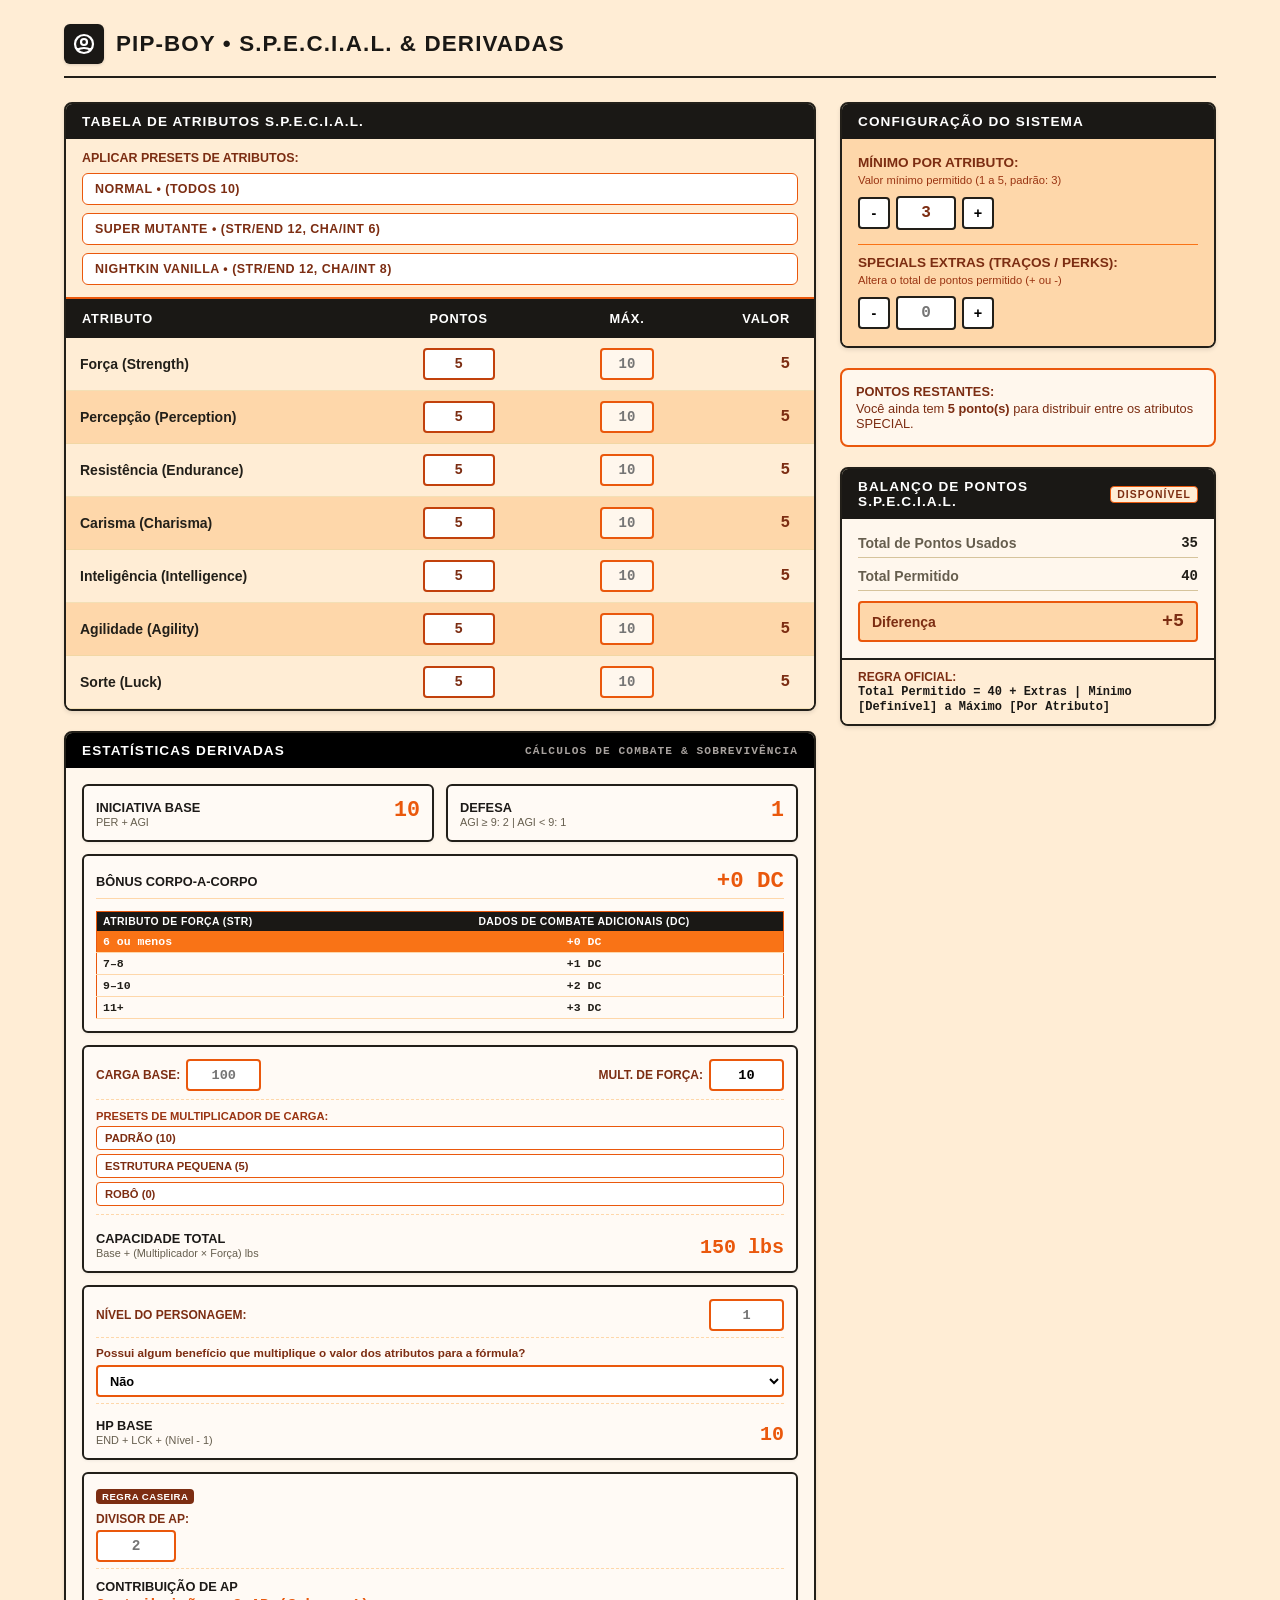
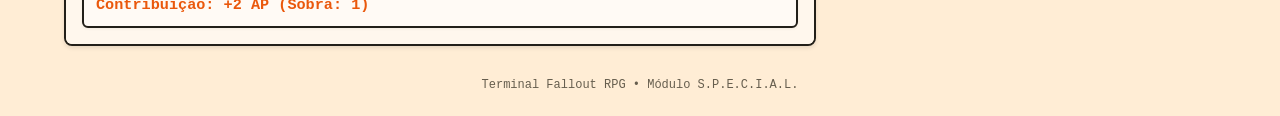
==== commit dcc5654f: "Change label from 'Nível p/ HP' to 'Nível do Personagem'" ====
--- a/calculadoraDeSpecial.html
+++ b/calculadoraDeSpecial.html
@@ -527,7 +527,7 @@
                 <!-- Sub-tabela de HP com Multiplicadores Condicionais -->
                 <div class="derived-item" style="grid-column: 1 / -1; gap: 8px;">
                   <div style="display: flex; justify-content: space-between; align-items: center; border-bottom: 1px dashed #fed7aa; padding-bottom: 6px;">
-                    <span style="font-size: 0.75rem; font-weight: 700; color: #7c2d12; text-transform: uppercase;">Nível p/ HP:</span>
+                    <span style="font-size: 0.75rem; font-weight: 700; color: #7c2d12; text-transform: uppercase;">Nível do Personagem:</span>
                     <input type="number" id="input-derived-hp-level" value="" min="1" max="9999" step="1" placeholder="1" class="input-num-styled" style="width: 75px; height: 32px; font-size: 0.85rem; border-color: #ea580c;">
                   </div>
 
@@ -666,6 +666,9 @@
     </footer>
   </div>
 
+  <!-- Carrega a biblioteca modular antes dos cálculos da página -->
+  <script src="lib_scripts/estastisticasDerivadas.js"></script>
+
   <script>
     /* =======================================================
        UTILITÁRIOS DE ENTRADA & PARSE
@@ -943,36 +946,44 @@
         if (attr.points > attr.max) hasAboveMax = true;
       });
 
-      const baseCarry = Math.max(1, parseSafeInt(stateSpecial.derived.baseCarry, 100));
-      const multVal = Math.max(0, parseSafeInt(stateSpecial.derived.weightMult, 0));
-
-      const iniciativa = perPoints + agiPoints;
-      if (resDerivedInitiative) resDerivedInitiative.textContent = iniciativa;
-
-      const defesa = agiPoints >= 9 ? 2 : 1;
-      if (resDerivedDefense) resDerivedDefense.textContent = defesa;
-
-      let meleeBonus = "+0";
-      let activeTierId = "melee-tier-0";
-      if (strPoints >= 11) {
-        meleeBonus = "+3";
-        activeTierId = "melee-tier-3";
-      } else if (strPoints >= 9) {
-        meleeBonus = "+2";
-        activeTierId = "melee-tier-2";
-      } else if (strPoints >= 7) {
-        meleeBonus = "+1";
-        activeTierId = "melee-tier-1";
-      } else {
-        meleeBonus = "+0";
-        activeTierId = "melee-tier-0";
-      }
-      if (resDerivedMelee) resDerivedMelee.textContent = `${meleeBonus} DC`;
+      // Lê diretamente os valores dos inputs para garantir que qualquer alteração seja capturada
+      const curBaseCarry = inputDerivedBaseCarry.value === "" ? 100 : parseSafeInt(inputDerivedBaseCarry.value, 100);
+      const curWeightMult = inputDerivedWeightMult.value === "" ? 10 : parseSafeInt(inputDerivedWeightMult.value, 10);
+      const curHpLevel = inputDerivedHpLevel.value === "" ? 1 : parseSafeInt(inputDerivedHpLevel.value, 1);
+      const curHpMode = selectHpMultiplierMode.value;
+      const curMultEnd = parseSafeInt(inputHpMultEnd.value, 1);
+      const curMultLck = parseSafeInt(inputHpMultLck.value, 1);
+      const curApDivisor = inputDerivedApDivisor.value === "" ? 2 : parseSafeInt(inputDerivedApDivisor.value, 2);
+
+      // --- CÁLCULO VIA BIBLIOTECA COMPARTILHADA ---
+      const derivedCalc = window.SpecialDerived.calcularTodasDerivadas({
+        strength: strPoints,
+        perception: perPoints,
+        endurance: endPoints,
+        charisma: chaPoints,
+        intelligence: intPoints,
+        agility: agiPoints,
+        luck: lckPoints,
+        options: {
+          baseCarry: curBaseCarry,
+          weightMult: curWeightMult,
+          hpLevel: curHpLevel,
+          hpMultMode: curHpMode,
+          hpMultEnd: curMultEnd,
+          hpMultLck: curMultLck,
+          apDivisor: curApDivisor
+        }
+      });
+
+      // Atualiza a interface
+      if (resDerivedInitiative) resDerivedInitiative.textContent = derivedCalc.iniciativa;
+      if (resDerivedDefense) resDerivedDefense.textContent = derivedCalc.defesa;
+      if (resDerivedMelee) resDerivedMelee.textContent = derivedCalc.bonusMelee.label;
 
       ["melee-tier-0", "melee-tier-1", "melee-tier-2", "melee-tier-3"].forEach(id => {
         const el = document.getElementById(id);
         if (el) {
-          if (id === activeTierId) {
+          if (id === derivedCalc.bonusMelee.activeTierId) {
             el.classList.add("melee-row-active");
           } else {
             el.classList.remove("melee-row-active");
@@ -980,40 +991,12 @@
         }
       });
 
-      // FÓRMULA SPECIAL: Base + (Multiplicador * Força)
-      const totalCarry = baseCarry + (multVal * strPoints);
-      if (resDerivedCarry) resDerivedCarry.textContent = `${totalCarry} lbs`;
-
-      // CÁLCULO DE HP & FÓRMULA DINÂMICA
-      const hpLevel = Math.max(1, parseSafeInt(stateSpecial.derived.hpLevel, 1));
-      const hpMode = stateSpecial.derived.hpMultMode;
-      const multEnd = (hpMode === "end" || hpMode === "both") ? Math.max(1, parseSafeInt(stateSpecial.derived.hpMultEnd, 1)) : 1;
-      const multLck = (hpMode === "lck" || hpMode === "both") ? Math.max(1, parseSafeInt(stateSpecial.derived.hpMultLck, 1)) : 1;
-
-      const endContribution = endPoints * multEnd;
-      const lckContribution = lckPoints * multLck;
-      const totalHp = endContribution + lckContribution + (hpLevel - 1);
-      if (resDerivedHp) resDerivedHp.textContent = totalHp;
-
-      let endPart = "END";
-      if (multEnd !== 1) {
-        endPart = `(END * ${multEnd})`;
-      }
-      let lckPart = "LCK";
-      if (multLck !== 1) {
-        lckPart = `(LCK * ${multLck})`;
-      }
-      if (labelHpFormulaDisplay) {
-        labelHpFormulaDisplay.textContent = `${endPart} + ${lckPart} + (Nível - 1)`;
-      }
-
-      const divisor = Math.max(1, parseSafeInt(stateSpecial.derived.apDivisor, 2));
-      const apContrib = Math.floor(chaPoints / divisor);
-      const apRemainder = chaPoints % divisor;
-      if (resDerivedApText) {
-        resDerivedApText.textContent = `Contribuição: +${apContrib} AP (Sobra: ${apRemainder})`;
-      }
-
+      if (resDerivedCarry) resDerivedCarry.textContent = `${derivedCalc.capacidadeCargaLbs} lbs`;
+      if (resDerivedHp) resDerivedHp.textContent = derivedCalc.hp.totalHp;
+      if (labelHpFormulaDisplay) labelHpFormulaDisplay.textContent = derivedCalc.hp.formulaLabel;
+      if (resDerivedApText) resDerivedApText.textContent = derivedCalc.ap.displayText;
+
+      // Balanço de Pontos S.P.E.C.I.A.L.
       const totalPermitido = 40 + stateSpecial.extraPoints;
       const diferenca = totalPermitido - totalUsados;
 
@@ -1257,4 +1240,4 @@
     updateSpecialCalculations();
   </script>
 </body>
-</html>+</html>
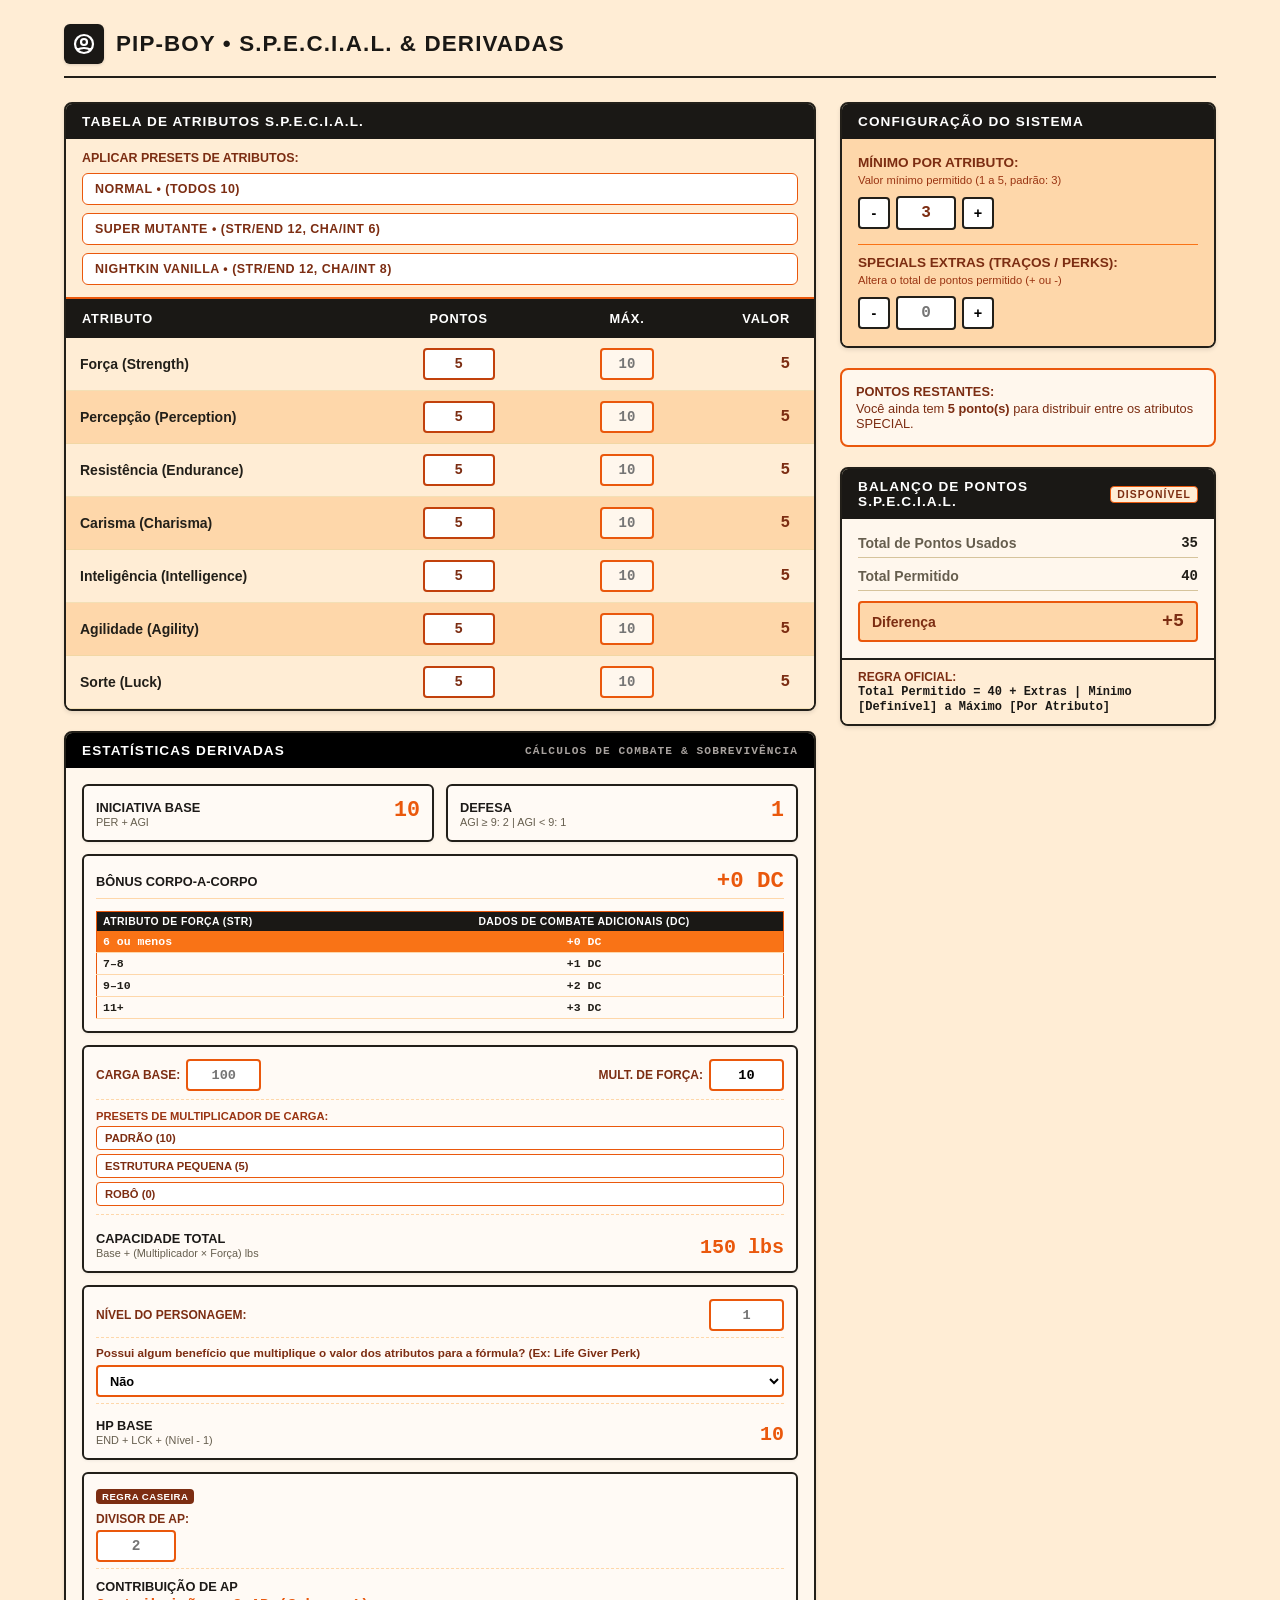
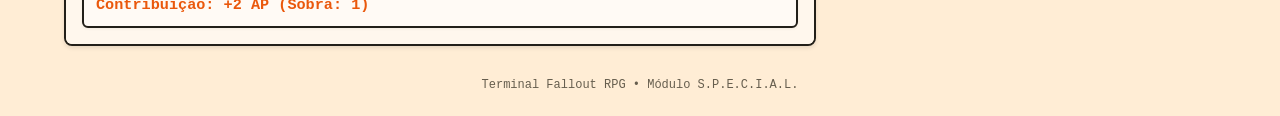
==== commit c677346d: "Clarify benefit description in HTML Updated label text to clarify the benefit description with an ex" ====
--- a/calculadoraDeSpecial.html
+++ b/calculadoraDeSpecial.html
@@ -533,7 +533,7 @@
 
                   <div style="display: flex; flex-direction: column; gap: 6px; border-bottom: 1px dashed #fed7aa; padding-bottom: 6px;">
                     <label for="select-hp-multiplier-mode" style="font-size: 0.73rem; font-weight: 700; color: #7c2d12;">
-                      Possui algum benefício que multiplique o valor dos atributos para a fórmula?
+                      Possui algum benefício que multiplique o valor dos atributos para a fórmula? (Ex: Life Giver Perk)
                     </label>
                     <select id="select-hp-multiplier-mode" class="input-num-styled" style="width: 100%; text-align: left; height: 32px; font-size: 0.8rem; border-color: #ea580c; font-family: var(--font-sans); cursor: pointer; padding: 4px 8px;">
                       <option value="none" selected>Não</option>
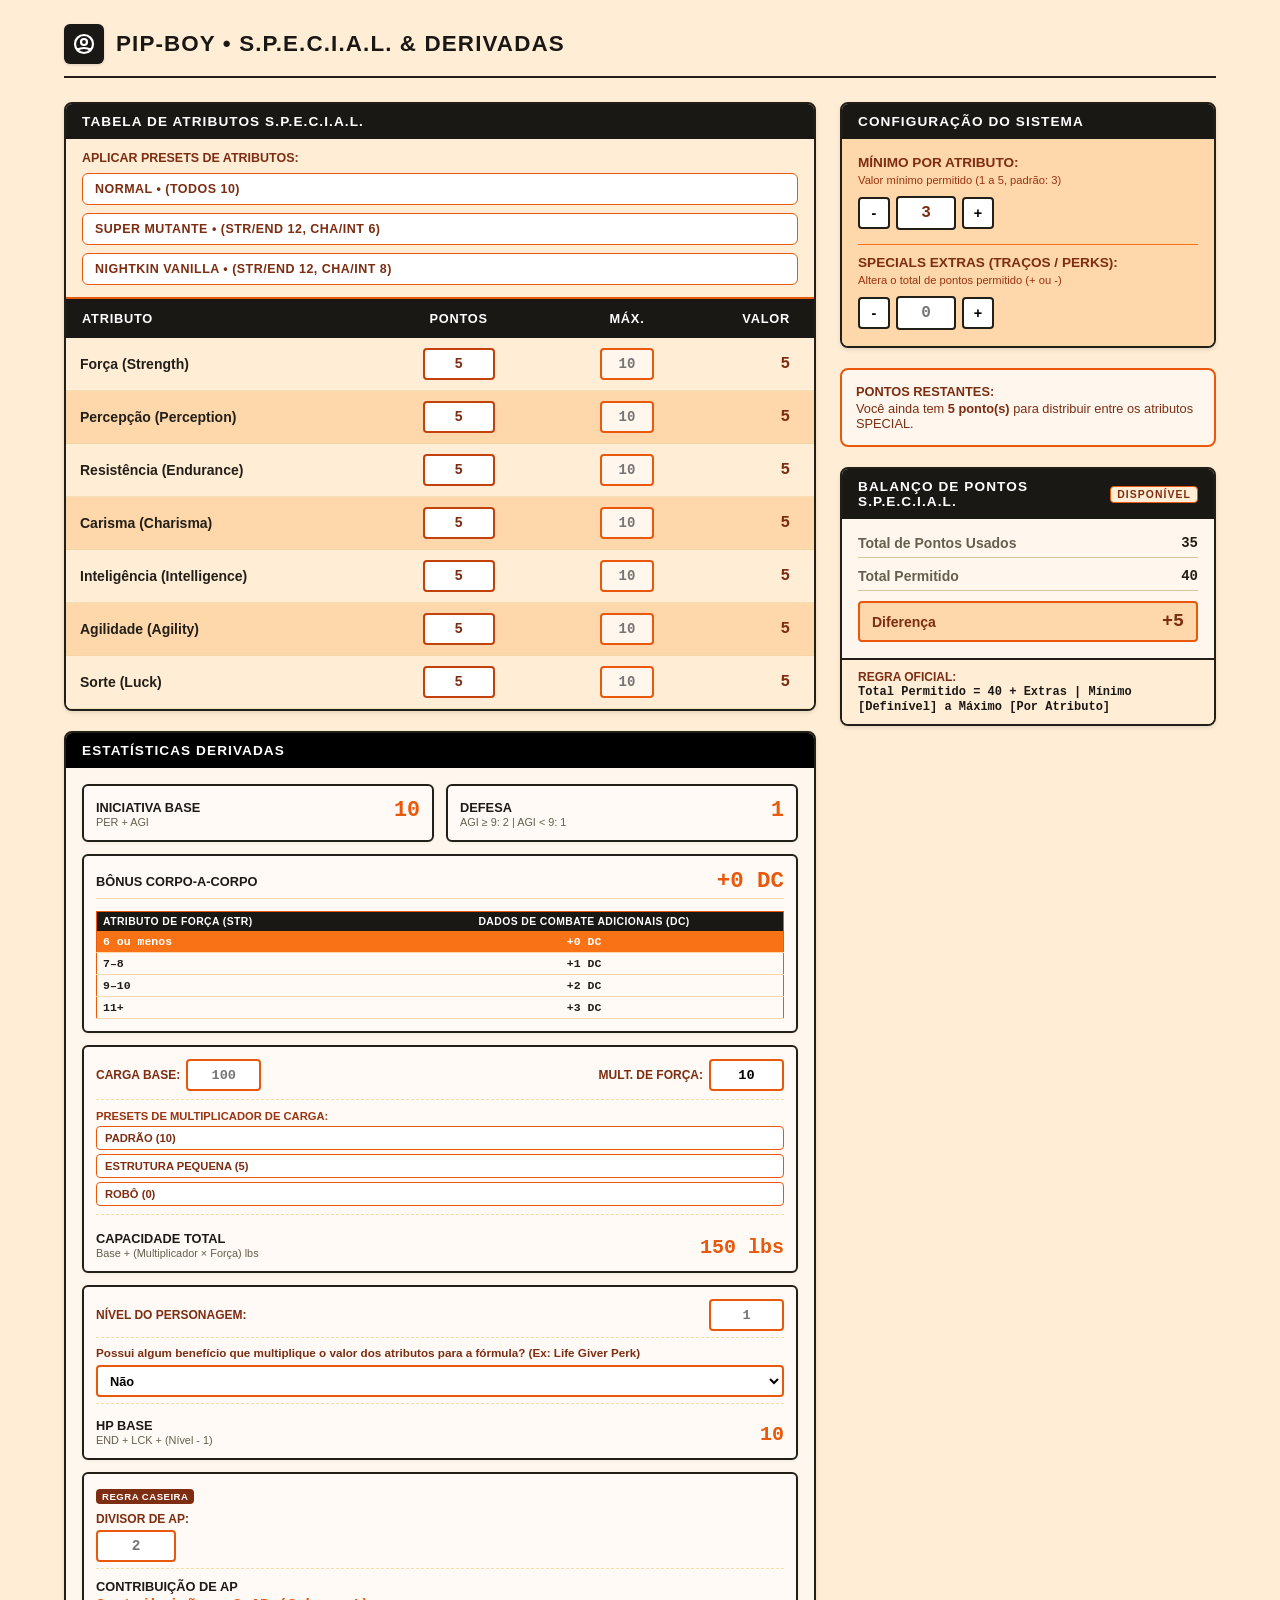
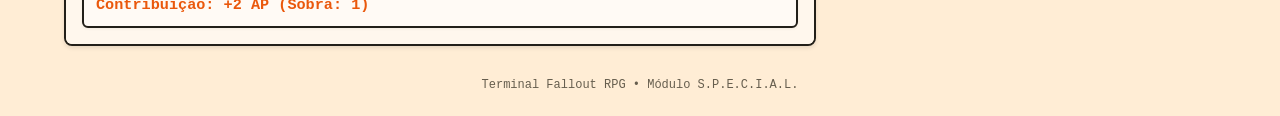
==== commit 3e8d0e4d: "Remove combat and survival calculations text Removed the text 'Cálculos de Combate & Sobrevivência' " ====
--- a/calculadoraDeSpecial.html
+++ b/calculadoraDeSpecial.html
@@ -429,7 +429,7 @@
           <div class="card">
             <div class="card-header" style="background-color: #000000; color: #ffffff;">
               <span>Estatísticas Derivadas</span>
-              <span style="font-size: 0.7rem; font-family: var(--font-mono); color: #a8a29e;">Cálculos de Combate &amp; Sobrevivência</span>
+              <span style="font-size: 0.7rem; font-family: var(--font-mono); color: #a8a29e;"></span>
             </div>
             
             <div style="padding: 16px; background-color: #fff7ed;">
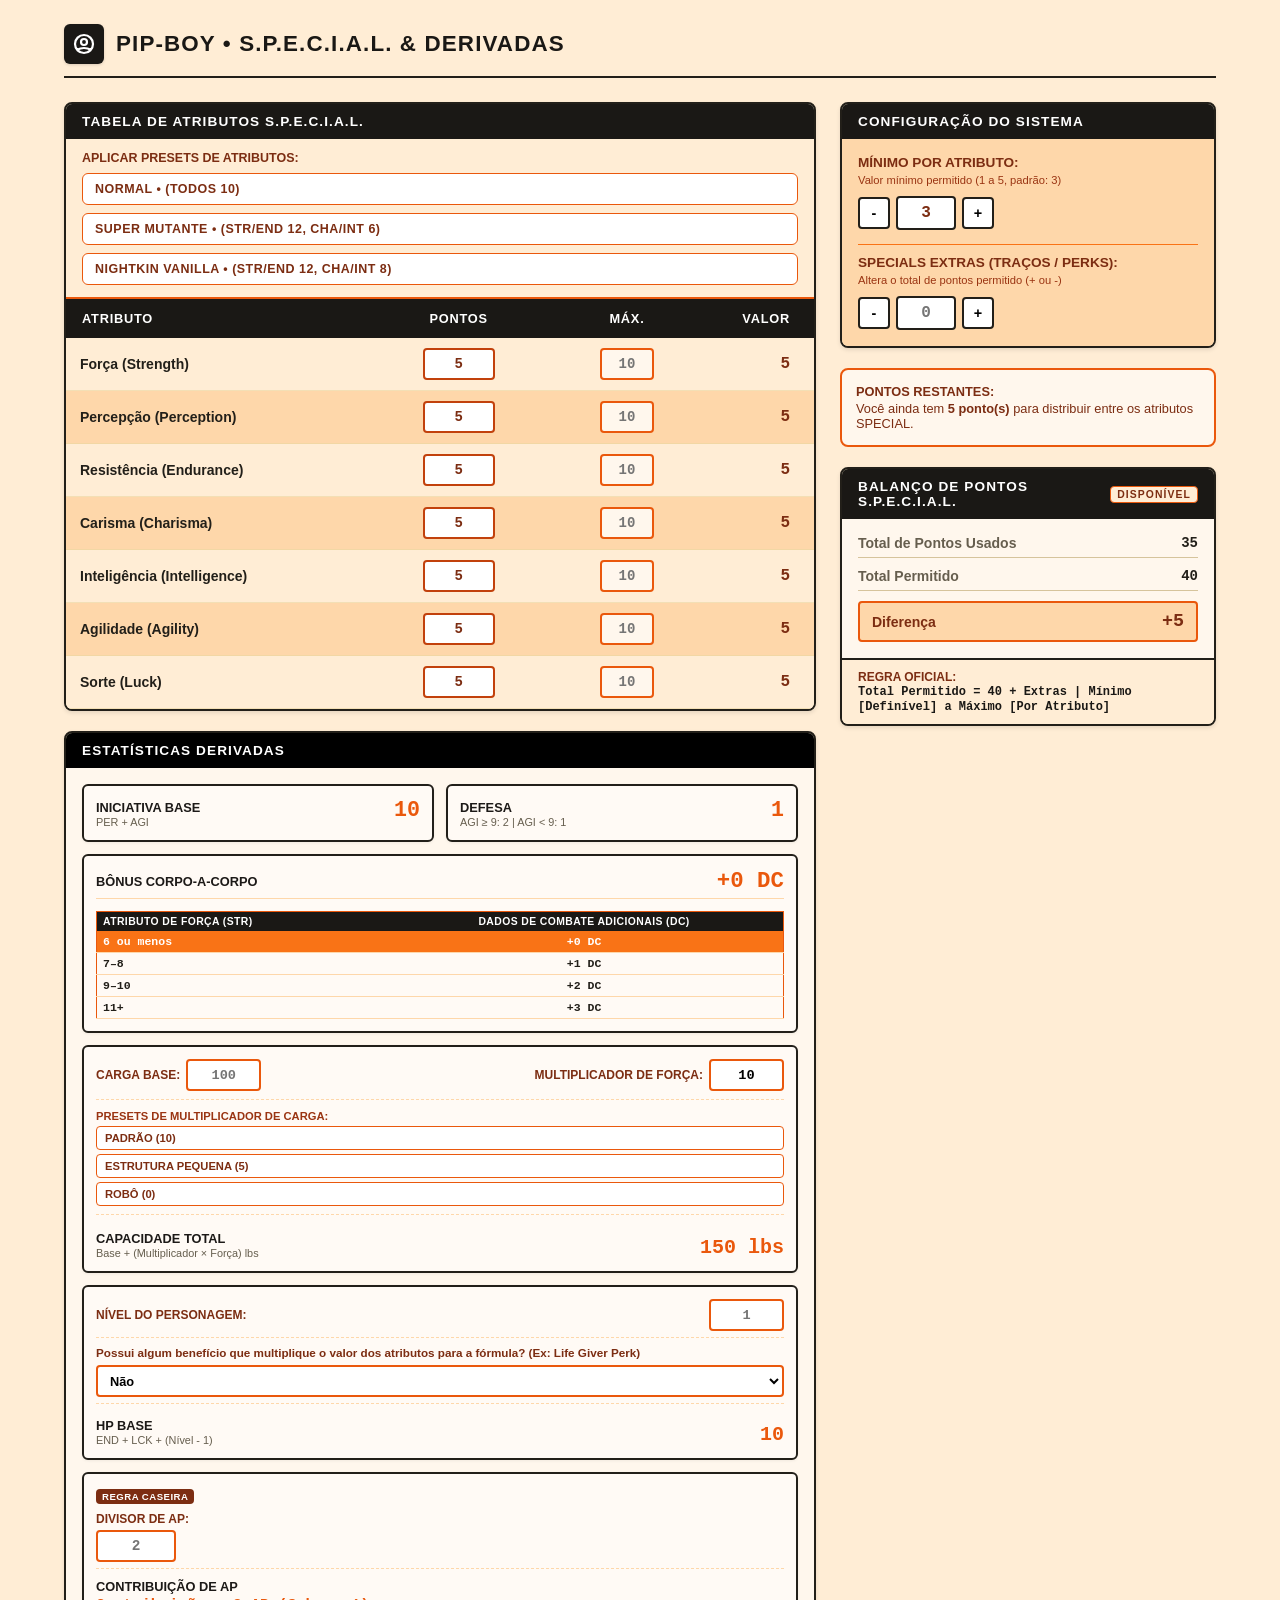
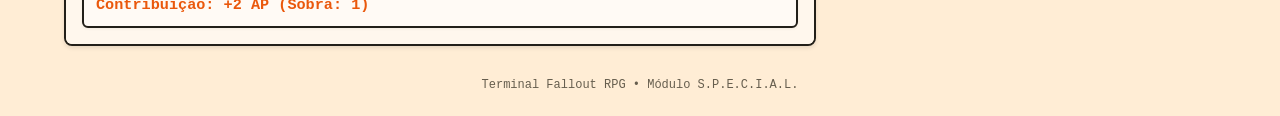
==== commit b91d6632: "Rename label 'Mult. de Força' to 'Multiplicador de Força'" ====
--- a/calculadoraDeSpecial.html
+++ b/calculadoraDeSpecial.html
@@ -499,7 +499,7 @@
                       <input type="number" id="input-derived-base-carry" value="" min="1" max="9999" step="1" placeholder="100" class="input-num-styled" style="width: 75px; height: 32px; font-size: 0.85rem; border-color: #ea580c;">
                     </div>
                     <div style="display: flex; align-items: center; gap: 6px;">
-                      <span style="font-size: 0.75rem; font-weight: 700; color: #7c2d12; text-transform: uppercase;">Mult. de Força:</span>
+                      <span style="font-size: 0.75rem; font-weight: 700; color: #7c2d12; text-transform: uppercase;">Multiplicador de Força:</span>
                       <input type="number" id="input-derived-weight-mult" value="10" min="0" max="9999" step="1" class="input-num-styled" style="width: 75px; height: 32px; font-size: 0.85rem; border-color: #ea580c;">
                     </div>
                   </div>
